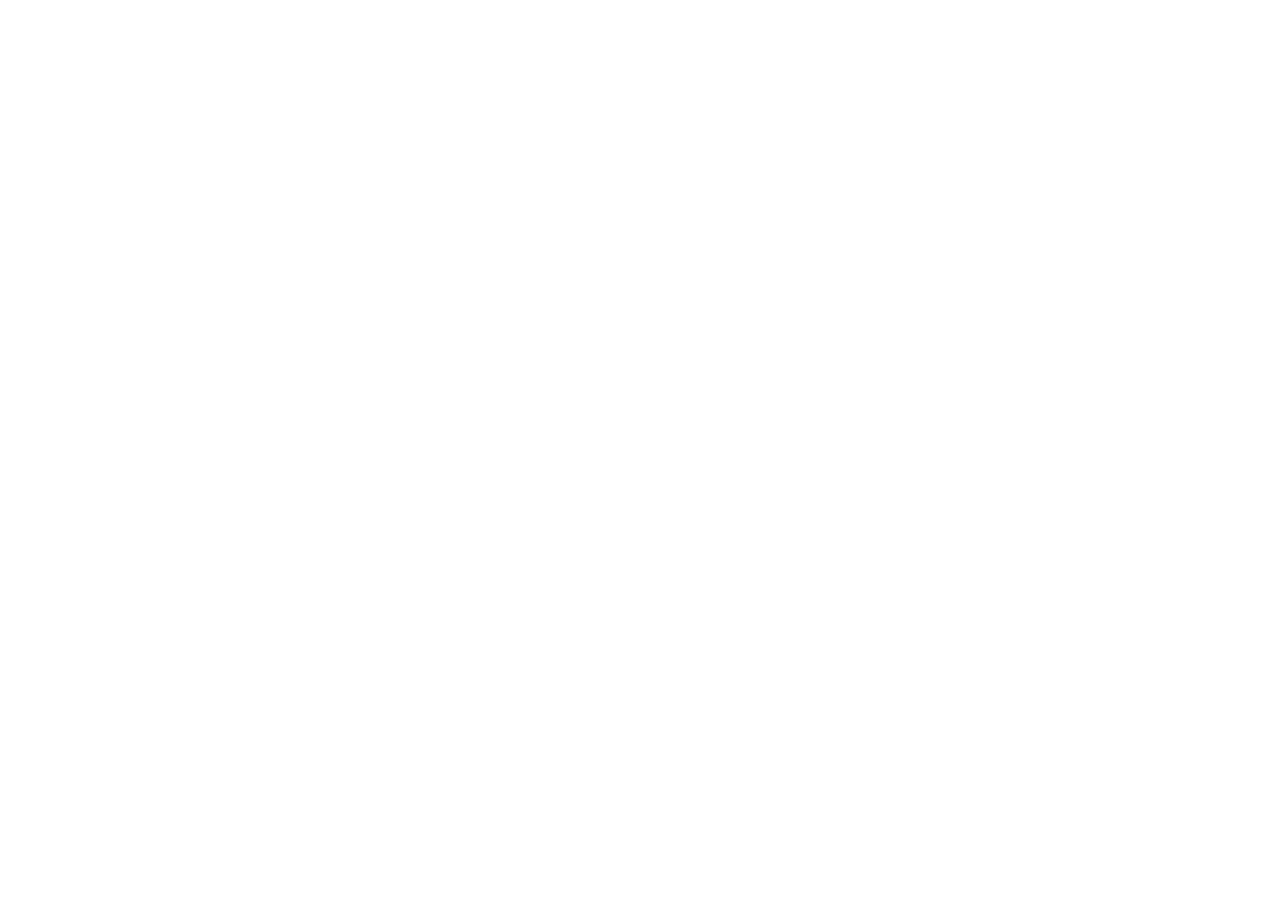
==== index.html @ 5ecb4bdb "first commit" ====
<!DOCTYPE html>
<html lang="en">
<head>
    <meta charset="UTF-8">
    <meta http-equiv="X-UA-Compatible" content="IE=edge">
    <meta name="viewport" content="width=device-width, initial-scale=1.0">
    <title>Portfolio</title>
</head>
<body>
    
</body>
</html>
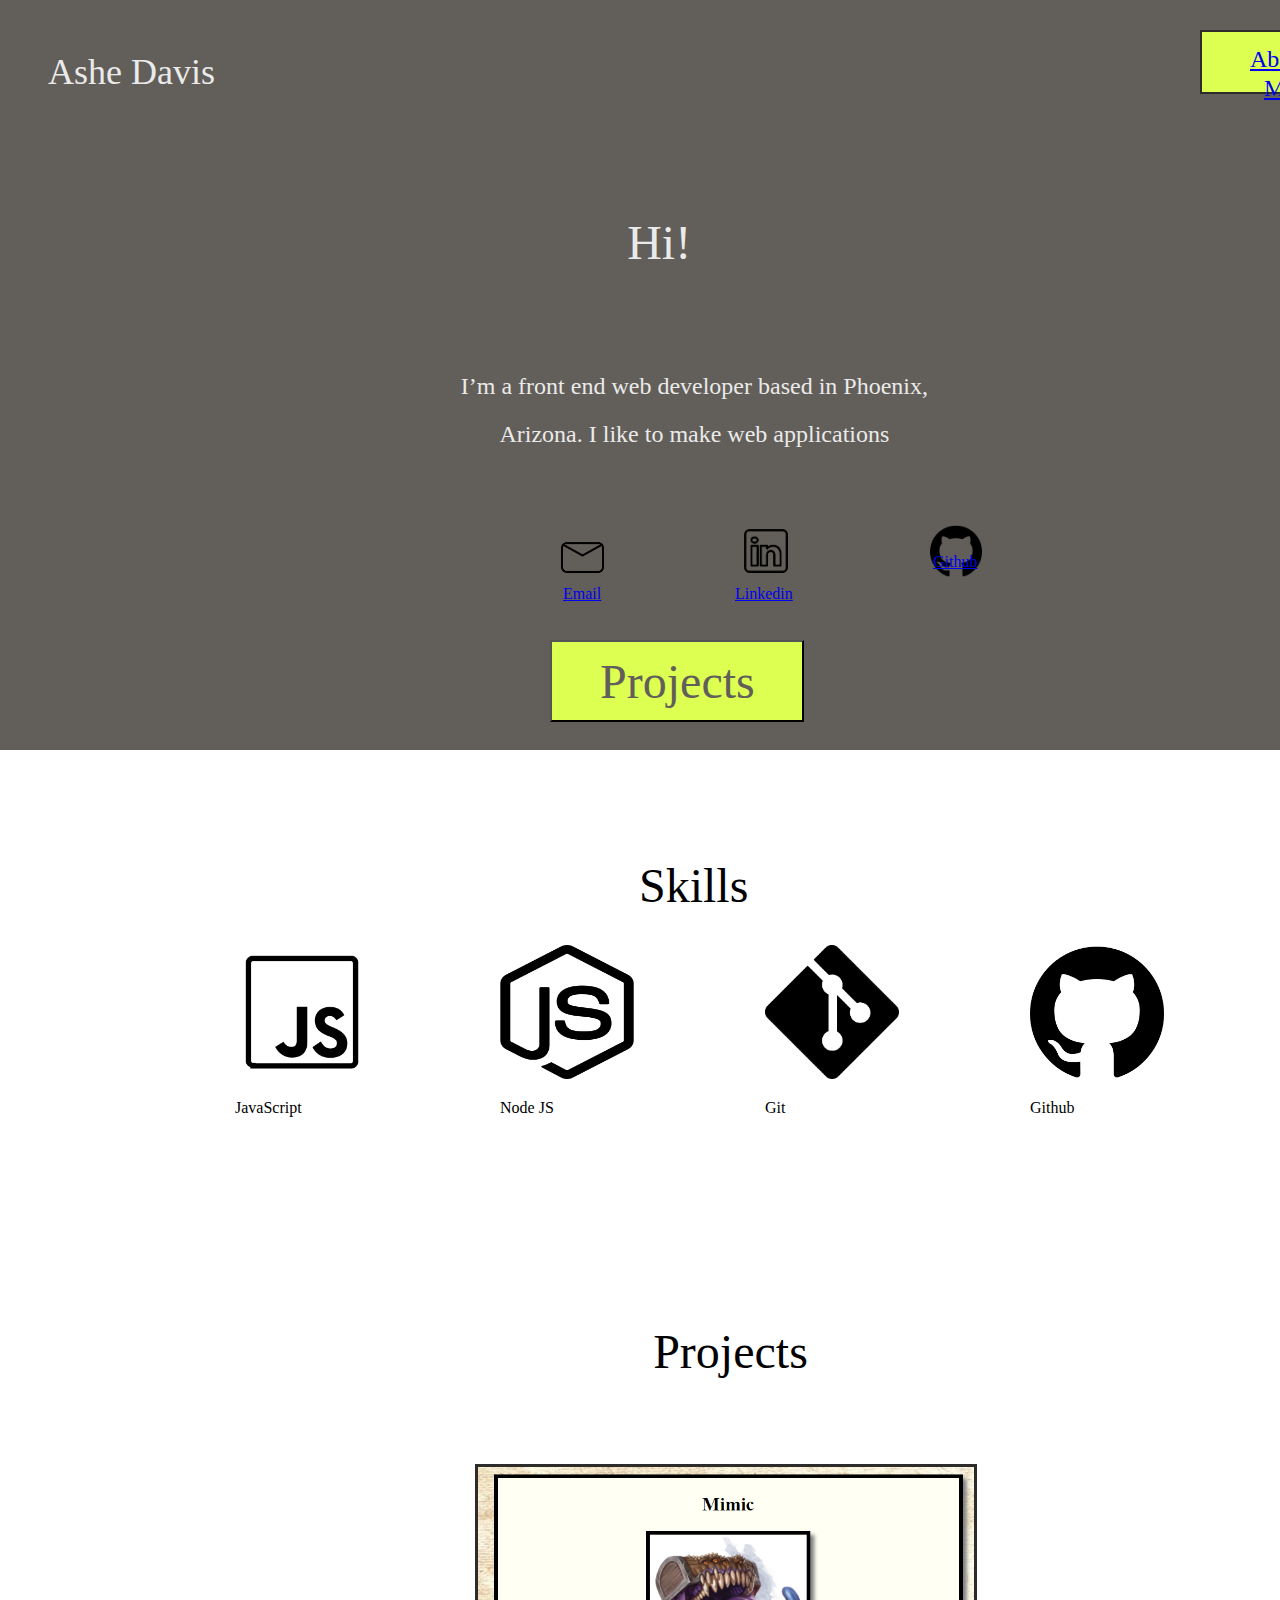
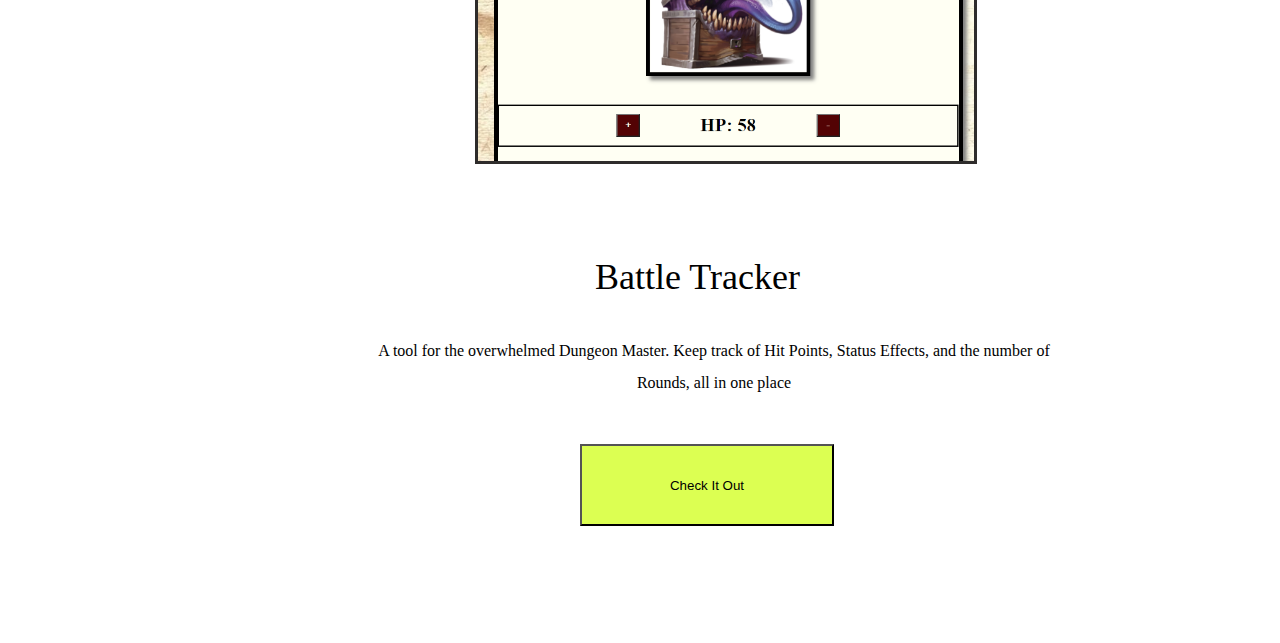
==== commit d1b5d392: "mostly done" ====
--- a/index.html
+++ b/index.html
@@ -4,9 +4,65 @@
     <meta charset="UTF-8">
     <meta http-equiv="X-UA-Compatible" content="IE=edge">
     <meta name="viewport" content="width=device-width, initial-scale=1.0">
-    <title>Portfolio</title>
+    <title>Ashe Davis | Web Developer</title>
+    <link href= "style.css" rel = "stylesheet">
 </head>
 <body>
+    <div class = "header">
+        <div id ="about-button"></div>
+        <nav>
+            <ol>
+                <li class="crumb" id = "about" ><a href="./about.html">About Me</a></li>
+            </ol>
+        </nav>
+        <h2 id = "name">Ashe Davis</h2>
+        <h1 id = "welcome">Hi!</h1>
+        <p id = "blip">I’m a front end web developer based in Phoenix, Arizona. I like to make web applications </p>
+        <div id = "contact">
+            <div>
+                <img id="email-pic" src="email_icon_176616.png" alt="email">
+                <a id="email" href="mailto:sadavis0010@gmail.com?subject = Feedback&body = Message">Email</a>
+            </div>
+            <div>
+                <img id="linkedin-pic" src="linkedin.png" alt="linkedin">
+                <a id="linkedin" href="https://www.linkedin.com/in/ashe-davis-b46269216">Linkedin</a>
+            </div>
+            <div>
+                <img id="github-pic" src="25231.png" alt="github">
+                <a id="github" href="https://github.com/adavis0010">Github</a>
+            </div>
+        </div>
+        <button id = "projects-button">Projects</button>
+    </div>
+    <div class = "skills">
+        <h1 id= "skills-header">Skills</h1>
+        <div id = "js">
+            <img id = "js-img" src="javascript--v2.png" alt="js">
+            <p>JavaScript</p>
+        </div>
+        <div id = "nodejs">
+            <img id = "node-img" src="node-js-black.png" alt="nodejs">
+            <p>Node JS</p>
+        </div>
+        <div id = "git">
+            <img id = "git-img" src="Git-Icon-Black.png" alt="git">
+            <p>Git</p>
+        </div>
+        <div id = "github">
+            <img id = "hub-img" src= "25231.png" alt="github">
+            <p>Github</p>
+        </div>
+    </div>
     
+    <h1 id = "projects">Projects</h1>
+    
+    <img src="battletracker.PNG" alt="battletracker" id = "battletracker-img">
+    <h2 id="battletracker">Battle Tracker</h2>
+    <p id= "battle-blurb">A tool for the overwhelmed Dungeon Master. Keep track of Hit Points, Status Effects, and the number of Rounds, all in one place</p>
+    <form action="http://127.0.0.1:5501/index.html">
+        <input type="submit" value="Check It Out" id="battle-button" />
+    </form>
+    <p id = "bottom-margin">/</p>
+
 </body>
 </html>--- a/style.css
+++ b/style.css
@@ -0,0 +1,394 @@
+body{
+    margin-bottom: 25px;
+}
+
+h1, .h1 {
+    font-family: Montserrat;
+    font-style: normal;
+    font-weight: normal;
+    font-size: 48px;
+    line-height: 59px;
+}
+
+h2, .h2 {
+    font-family: Montserrat;
+    font-style: normal;
+    font-weight: normal;
+    font-size: 36px;
+    line-height: 44px;
+}
+
+/* h3, .h3 {
+
+} */
+
+.header {
+    position: absolute;
+    width: 100%;
+    height: 750px;
+    left: 0px;
+    top: 0px;
+
+    background: #625E59;
+}
+
+#name {
+    position: absolute;
+    width: 197px;
+    height: 44px;
+    left: 48px;
+    top: 20px;
+
+    color: #EAEAEA;
+}
+
+#about {
+    position: absolute;
+    left: 1250px;
+    top: 45px;
+    color: #DCFF52;
+    text-align: center;
+    vertical-align: text-top;
+    font-size: 24px;
+    line-height: 29px;
+}
+
+#about-button {
+    width: 200px;
+    height: 60px;
+    background-color: #DCFF52;
+    border: #2e2c2b 2px solid;
+    position: absolute;
+    left: 1200px;
+    top: 30px;
+}
+
+/* #about-button {
+    position: absolute;
+    width: 254px;
+    height: 82px;
+    left: 1182px;
+    top: 49px;
+} */
+
+/* #contact {
+    position: absolute;
+    width: 209px;
+    height: 44px;
+    left: 1182px;
+    top: 49px;
+} */
+
+#welcome {
+    position: absolute;
+    width: 242px;
+    height: 59px;
+    /* left: 306px; */
+    margin-left: 49%;
+    top: 181px;
+
+    color: #EAEAEA;
+}
+
+
+#blip {
+    font-size: 24px;
+    line-height: 29px;
+    text-align: center;
+    line-height: 200%;
+    
+    color: #EAEAEA;
+    
+    position: absolute;
+    width: 544px;
+    height: 195px;
+    /* margin: auto */
+    margin-left: 33%;
+    margin-right: 50%;
+    /* left: 155px; */
+    top: 338px;
+}
+
+
+a#email {
+    position: absolute;
+    width: 65px;
+    height: 65px;
+    left: 563px;
+    top: 585px;
+}
+
+#email-pic {
+    position: absolute;
+    width: 65px;
+    height: 65px;
+    left: 550px;
+    top: 525px;
+}
+
+a#linkedin {
+    position: absolute;
+    width: 52px;
+    height: 52px;
+    left: 735px;
+    top: 585px;   
+}
+
+#linkedin-pic {
+    position: absolute;
+    width: 52px;
+    height: 52px;
+    left: 740px;
+    top: 525px;    
+}
+
+a#github {
+    position: absolute;
+    width: 52px;
+    height: 52px;
+    left: 933px;
+    top: 374px; 
+}
+
+#github-pic {
+    position: absolute;
+    width: 52px;
+    height: 52px;
+    left: 930px;
+    top: 525px;
+}
+
+
+#projects-button {
+    position: absolute;
+    width: 254px;
+    height: 82px;
+    margin-left: 43%;
+    margin-right: 50%;
+    top: 640px;
+    
+    background: #DCFF52;
+    
+    font-family: Montserrat;
+    font-style: normal;
+    font-weight: normal;
+    font-size: 48px;
+    line-height: 59px;
+    
+    color: #625E59;
+}
+
+.skills{
+    position: absolute;
+    width: 100%;
+    height: 950px;
+    left: 0px;
+    margin-top: 734px;
+}
+
+#skills-header {
+    position: absolute;
+    width: 121px;
+    height: 59px;
+    left: 639px;
+    margin-top: 7%;
+    
+}
+
+.skills {
+    margin-left: auto;
+    margin-right: auto;
+}
+
+#js {
+    position: absolute;
+    width: 134px;
+    height: 134px;
+    left: 235px;
+    margin-top: 14%;
+}
+
+#nodejs {
+    position: absolute;
+    width: 134px;
+    height: 134px;
+    left: 500px;
+    margin-top: 14%;
+}
+
+#git {
+    position: absolute;
+    width: 134px;
+    height: 134px;
+    left: 765px;
+    margin-top: 14%;
+}
+
+#github {
+    position: absolute;
+    width: 134px;
+    height: 134px;
+    left: 1030px;
+    margin-top: 14%;
+}
+
+#js-img {
+    width: 134px;
+    height: 134px;
+}
+
+#node-img{
+    width: 134px;
+    height: 134px;
+}
+
+#git-img {
+    width: 134px;
+    height: 134px;
+}
+
+#hub-img {
+    width: 134px;
+    height: 134px;
+}
+
+#projects {
+    position: relative;
+    width: 195px;
+    height: 59px;
+    left: 625px;
+    text-align: center;
+    /* margin-left: auto; */
+    /* margin-left: auto; */
+    top: 1290px;
+}
+
+.about-header {
+    position: absolute;
+    width: 100%;
+    left:0px;
+    height: 145px;
+    top: 0px;
+    background: #625E59;
+}
+
+#home{
+    position: absolute;
+    left: 1270px;
+    top: 45px;
+    color: #DCFF52;
+    text-align: center;
+    vertical-align: text-top;
+    font-size: 24px;
+    line-height: 29px;
+}
+
+#home-button{
+    width: 200px;
+    height: 60px;
+    background-color: #DCFF52;
+    border: #2e2c2b 2px solid;
+    position: absolute;
+    left: 1200px;
+    top: 30px;
+}
+
+#battletracker-img {
+    position: absolute;
+    width: auto;
+    height: 294px;
+    left: 475px;
+    top: 1464px;
+    border: 3px solid #2e2c2b;
+}
+
+#battletracker {
+    position: absolute;
+    width: 251px;
+    height: 44px;
+    left: 595px;
+    top: 1825px;
+}
+
+#battle-blurb {
+    position: absolute;
+    width: 674px;
+    height: 110px;
+    left: 377px;
+    top: 1919px;    
+    text-align: center;
+    line-height: 200%;
+}
+
+#battle-button {
+    position: absolute;
+    width: 254px;
+    height: 82px;
+    left: 580px;
+    top: 2044px;
+    
+    background: #DCFF52;
+    margin-bottom: 25px;
+}
+
+#bottom-margin {
+    position: absolute;
+    width: 1440px;
+    height: 51px;
+    left: 0px;
+    top: 2176px;
+    color: white;
+}
+
+#about-body {
+    background-color: #979087;
+}
+
+#pic {
+    position: absolute;
+    width: 287px;
+    height: auto;
+    left: 576px;
+    top: 313px;
+    border: 3px solid #2e2c2b;
+}
+
+#about-me{
+    position: absolute;
+    width: 237px;
+    height: 59px;
+    left: 650px;
+    top: 800px;
+}
+
+#about-blurb{
+    position: absolute;
+    width: 882px;
+    height: 203px;
+    left: 300px;
+    top: 890px;
+
+    font-size: 24px;
+    line-height: 29px;
+    text-align: center;
+    line-height: 200%;
+}
+
+#jake {
+    height:300px;
+    width: auto;
+    border: #2e2c2b solid 3px;
+    position: absolute;
+    left: 625px;
+    top: 1500px;
+    margin-bottom: 100px;
+}
+
+#bottom-about{
+    position: absolute;
+    width: 1440px;
+    height: 51px;
+    left: 0px;
+    top: 1800px;
+    color: white;
+}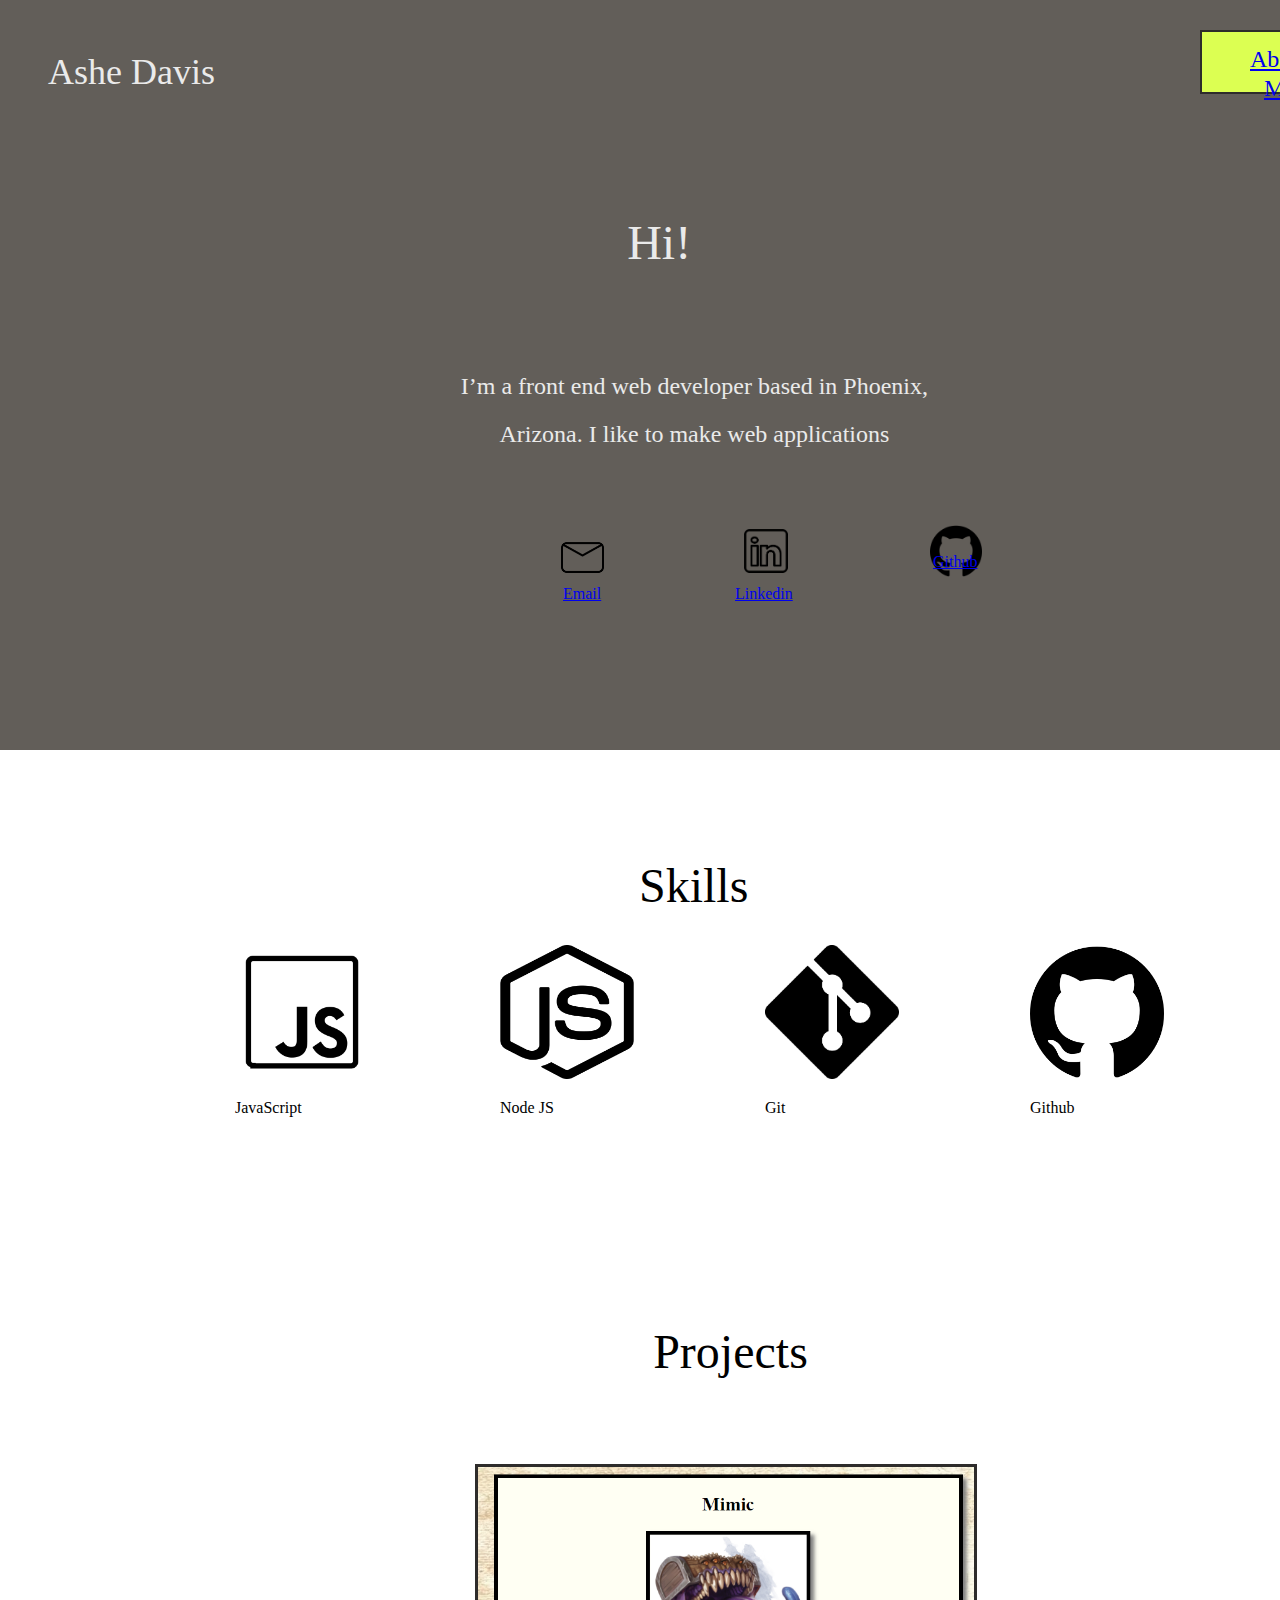
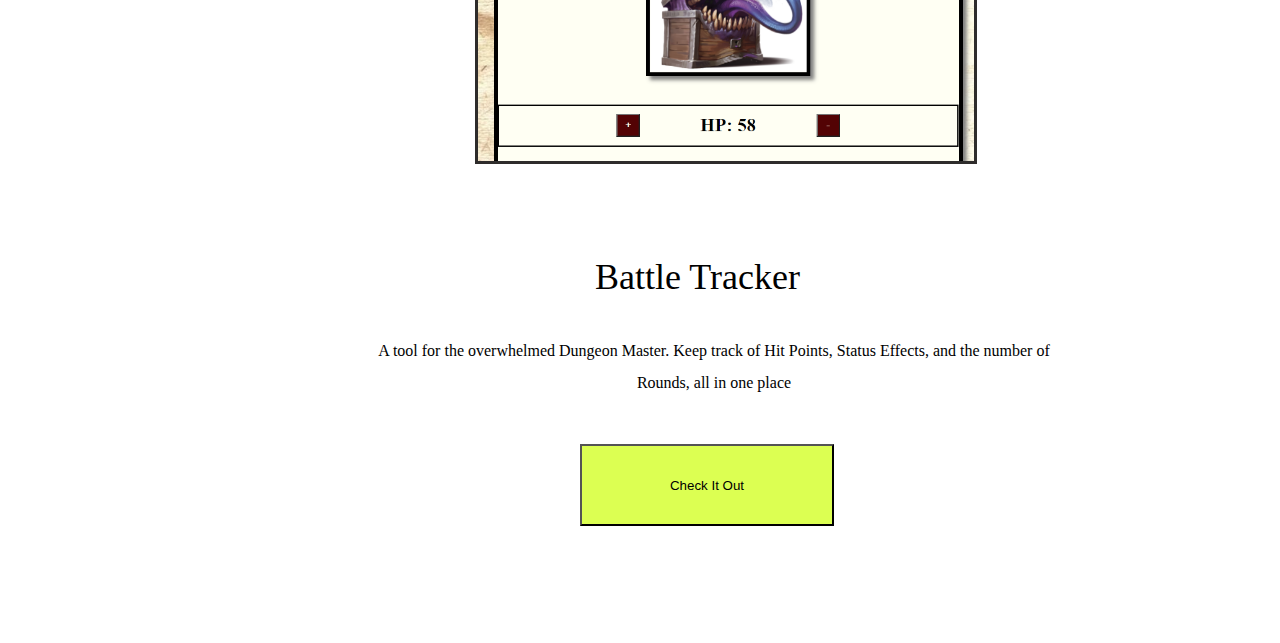
==== commit b08cfe1b: "turned off nonworking button" ====
--- a/index.html
+++ b/index.html
@@ -32,7 +32,7 @@
                 <a id="github" href="https://github.com/adavis0010">Github</a>
             </div>
         </div>
-        <button id = "projects-button">Projects</button>
+        <!-- <button id = "projects-button">Projects</button> -->
     </div>
     <div class = "skills">
         <h1 id= "skills-header">Skills</h1>
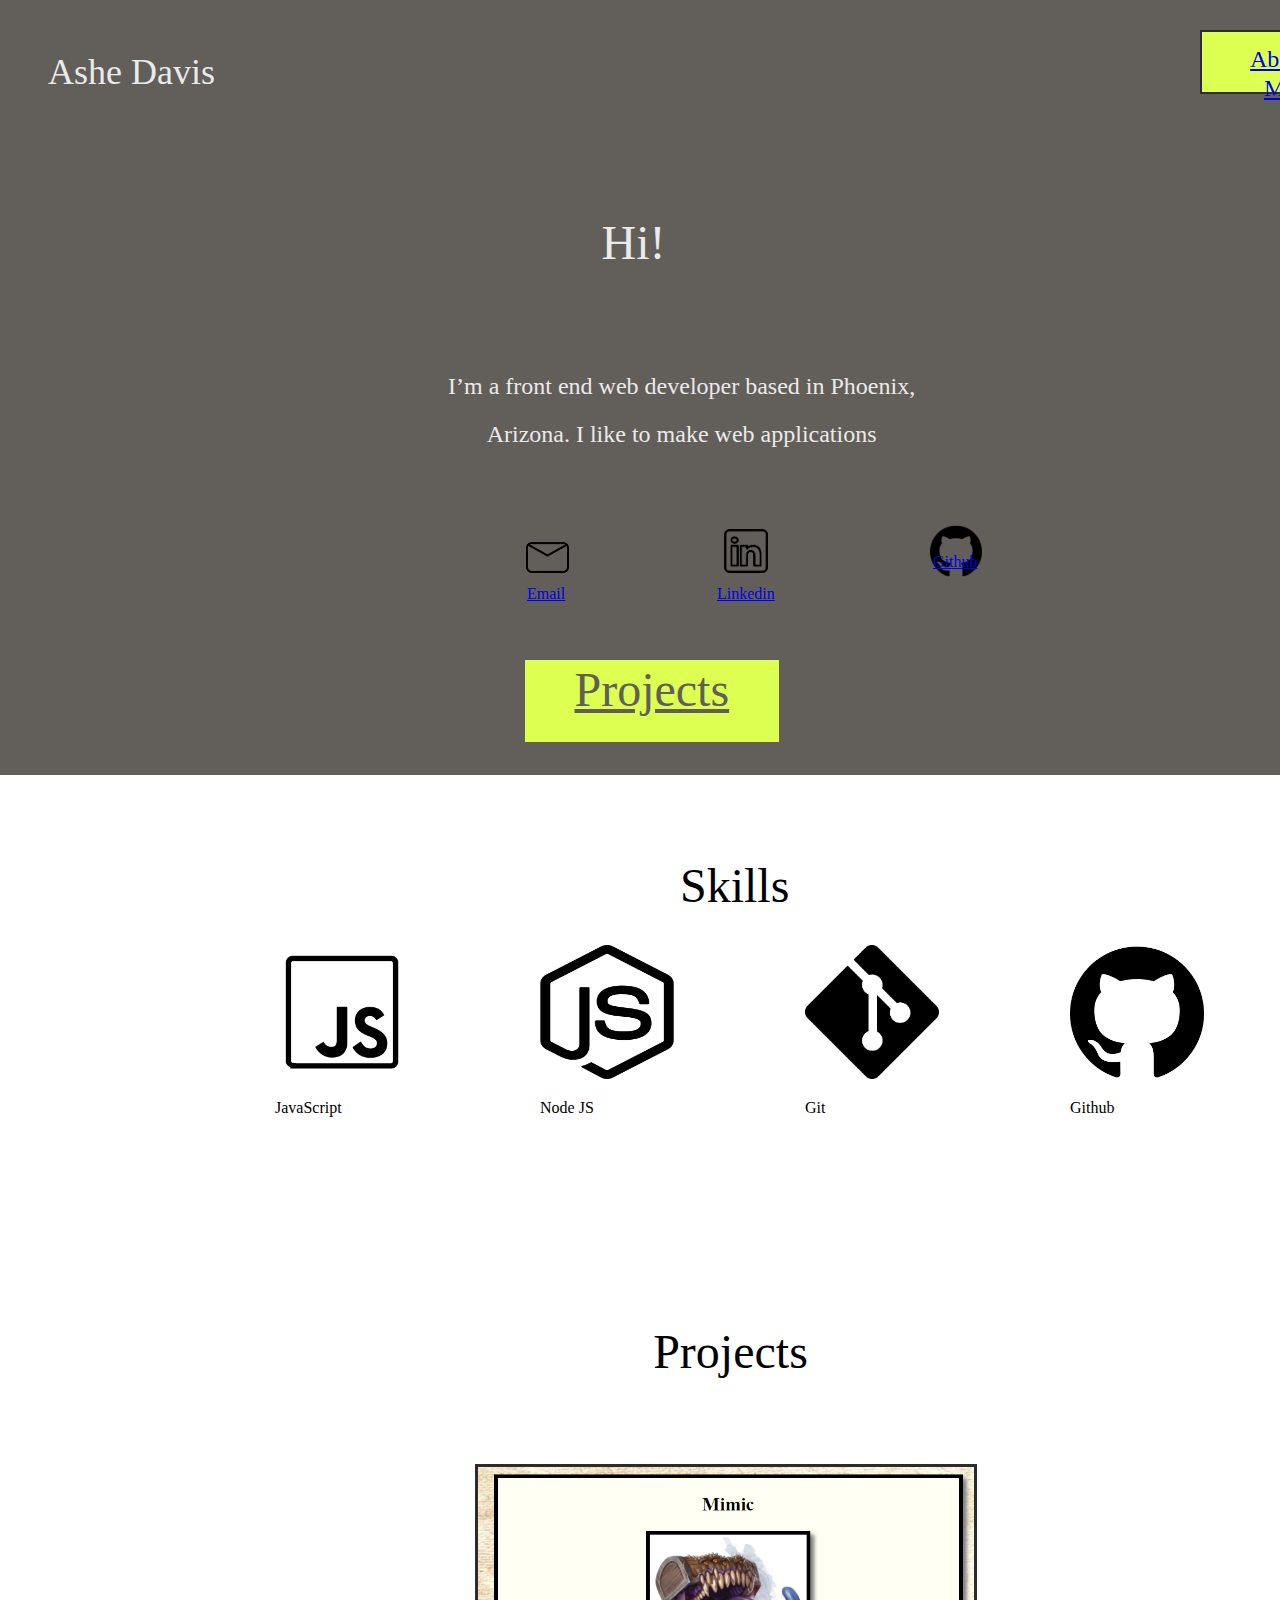
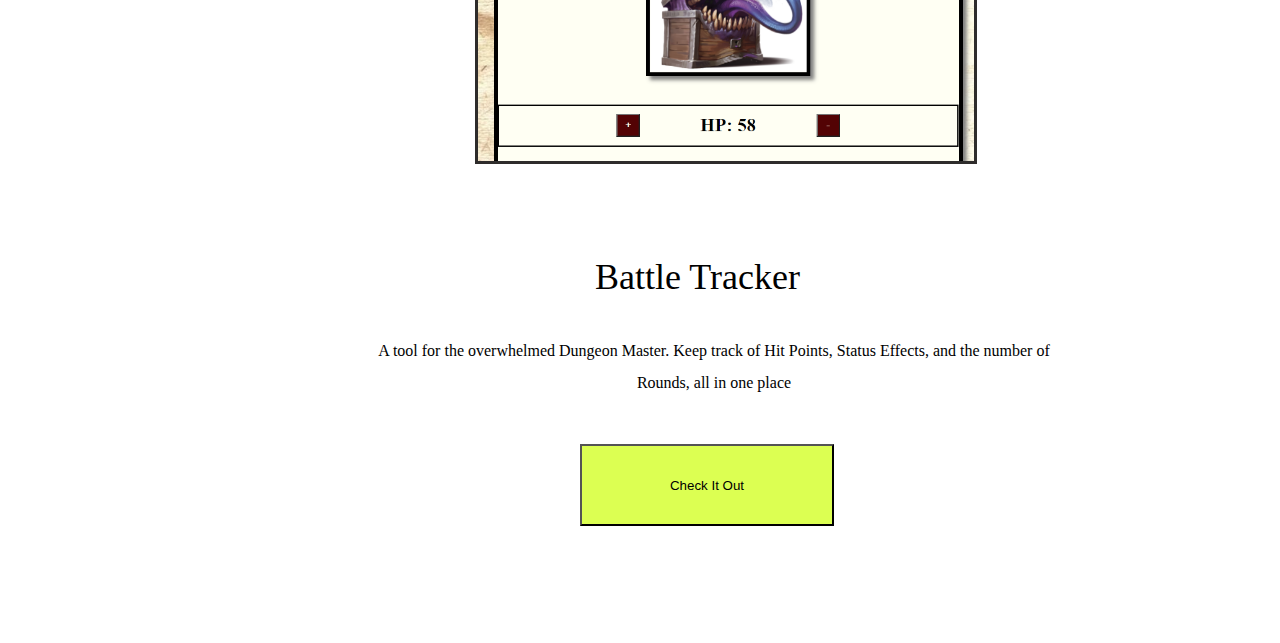
==== commit dcf7f59c: "messed with alignment" ====
--- a/index.html
+++ b/index.html
@@ -32,7 +32,7 @@
                 <a id="github" href="https://github.com/adavis0010">Github</a>
             </div>
         </div>
-        <!-- <button id = "projects-button">Projects</button> -->
+        <a href= "#projects" id = "projects-button">Projects</a>
     </div>
     <div class = "skills">
         <h1 id= "skills-header">Skills</h1>
@@ -53,7 +53,6 @@
             <p>Github</p>
         </div>
     </div>
-    
     <h1 id = "projects">Projects</h1>
     
     <img src="battletracker.PNG" alt="battletracker" id = "battletracker-img">
--- a/style.css
+++ b/style.css
@@ -25,7 +25,7 @@
 .header {
     position: absolute;
     width: 100%;
-    height: 750px;
+    height: 775px;
     left: 0px;
     top: 0px;
 
@@ -63,28 +63,12 @@
     top: 30px;
 }
 
-/* #about-button {
-    position: absolute;
-    width: 254px;
-    height: 82px;
-    left: 1182px;
-    top: 49px;
-} */
-
-/* #contact {
-    position: absolute;
-    width: 209px;
-    height: 44px;
-    left: 1182px;
-    top: 49px;
-} */
-
 #welcome {
     position: absolute;
     width: 242px;
     height: 59px;
     /* left: 306px; */
-    margin-left: 49%;
+    margin-left: 47%;
     top: 181px;
 
     color: #EAEAEA;
@@ -102,10 +86,7 @@
     position: absolute;
     width: 544px;
     height: 195px;
-    /* margin: auto */
-    margin-left: 33%;
-    margin-right: 50%;
-    /* left: 155px; */
+    margin-left: 32%;
     top: 338px;
 }
 
@@ -114,7 +95,7 @@
     position: absolute;
     width: 65px;
     height: 65px;
-    left: 563px;
+    left: 527px;
     top: 585px;
 }
 
@@ -122,7 +103,7 @@
     position: absolute;
     width: 65px;
     height: 65px;
-    left: 550px;
+    left: 515px;
     top: 525px;
 }
 
@@ -130,7 +111,7 @@
     position: absolute;
     width: 52px;
     height: 52px;
-    left: 735px;
+    left: 717px;
     top: 585px;   
 }
 
@@ -138,7 +119,7 @@
     position: absolute;
     width: 52px;
     height: 52px;
-    left: 740px;
+    left: 720px;
     top: 525px;    
 }
 
@@ -163,9 +144,10 @@
     position: absolute;
     width: 254px;
     height: 82px;
-    margin-left: 43%;
-    margin-right: 50%;
-    top: 640px;
+    margin-left: 41%;
+    /* margin-right: 50%; */
+    top: 660px;
+    text-align: center;
     
     background: #DCFF52;
     
@@ -190,7 +172,7 @@
     position: absolute;
     width: 121px;
     height: 59px;
-    left: 639px;
+    left: 680px;
     margin-top: 7%;
     
 }
@@ -204,7 +186,7 @@
     position: absolute;
     width: 134px;
     height: 134px;
-    left: 235px;
+    left: 275px;
     margin-top: 14%;
 }
 
@@ -212,7 +194,7 @@
     position: absolute;
     width: 134px;
     height: 134px;
-    left: 500px;
+    left: 540px;
     margin-top: 14%;
 }
 
@@ -220,7 +202,7 @@
     position: absolute;
     width: 134px;
     height: 134px;
-    left: 765px;
+    left: 805px;
     margin-top: 14%;
 }
 
@@ -228,7 +210,7 @@
     position: absolute;
     width: 134px;
     height: 134px;
-    left: 1030px;
+    left: 1070px;
     margin-top: 14%;
 }
 
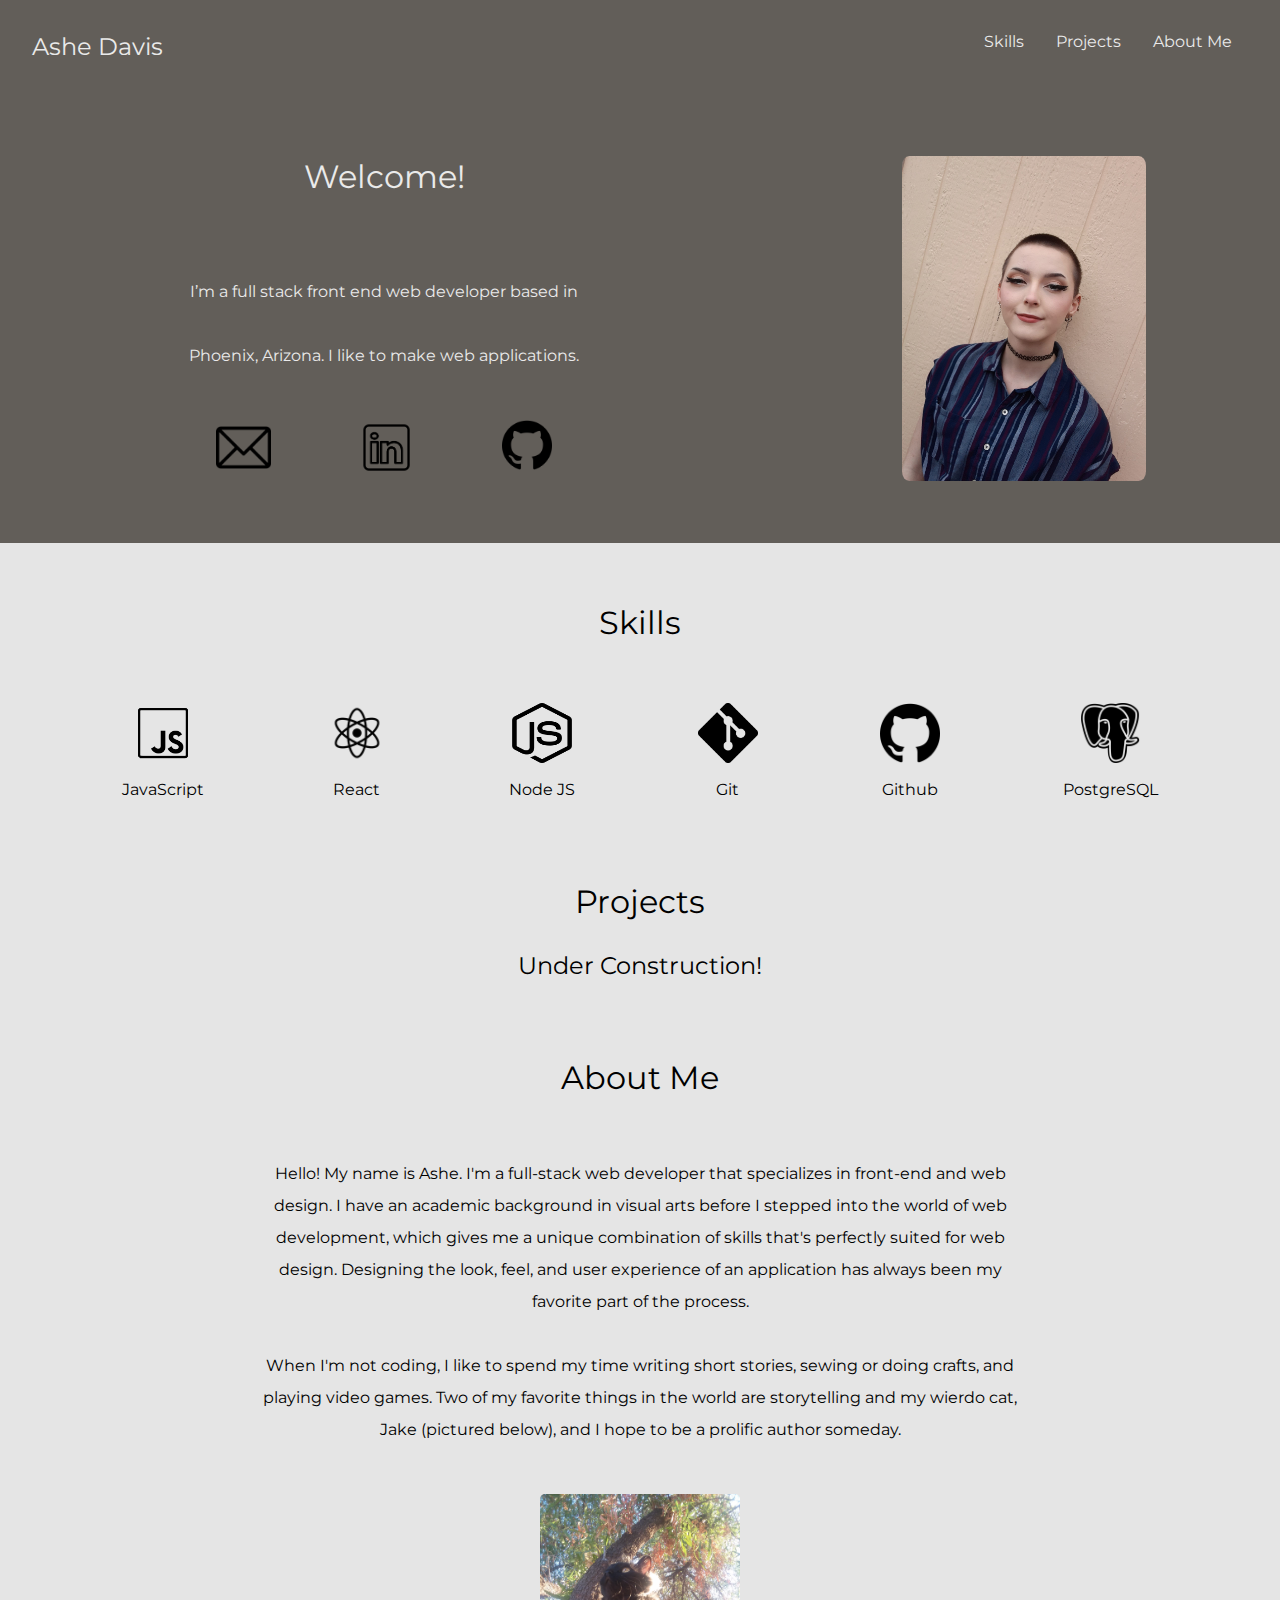
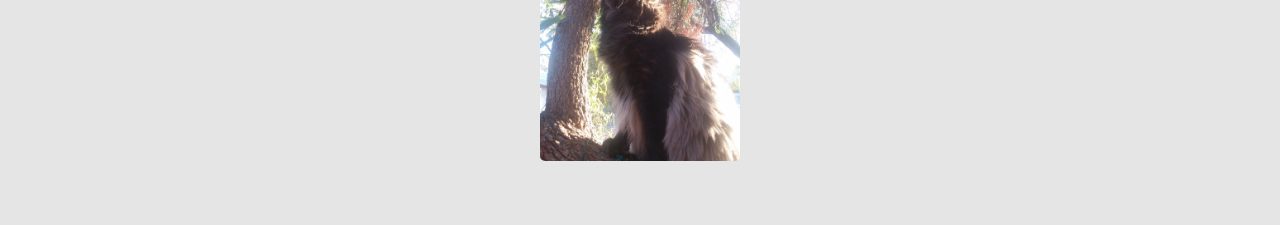
==== commit dc3805a1: "ovehauled source code" ====
--- a/index.html
+++ b/index.html
@@ -5,63 +5,91 @@
     <meta http-equiv="X-UA-Compatible" content="IE=edge">
     <meta name="viewport" content="width=device-width, initial-scale=1.0">
     <title>Ashe Davis | Web Developer</title>
+    <style>
+        @import url('https://fonts.googleapis.com/css2?family=Montserrat&display=swap');
+    </style>
     <link href= "style.css" rel = "stylesheet">
 </head>
 <body>
-    <div class = "header">
-        <div id ="about-button"></div>
-        <nav>
-            <ol>
-                <li class="crumb" id = "about" ><a href="./about.html">About Me</a></li>
-            </ol>
-        </nav>
-        <h2 id = "name">Ashe Davis</h2>
-        <h1 id = "welcome">Hi!</h1>
-        <p id = "blip">I’m a front end web developer based in Phoenix, Arizona. I like to make web applications </p>
-        <div id = "contact">
-            <div>
-                <img id="email-pic" src="email_icon_176616.png" alt="email">
-                <a id="email" href="mailto:sadavis0010@gmail.com?subject = Feedback&body = Message">Email</a>
-            </div>
-            <div>
-                <img id="linkedin-pic" src="linkedin.png" alt="linkedin">
-                <a id="linkedin" href="https://www.linkedin.com/in/ashe-davis-b46269216">Linkedin</a>
-            </div>
-            <div>
-                <img id="github-pic" src="25231.png" alt="github">
-                <a id="github" href="https://github.com/adavis0010">Github</a>
+    <div class="header">
+        <div class="nav-bar">
+            <h2>Ashe Davis</h2>
+            <div class="quick-links">
+                <a href="#skills">Skills</a>
+                <a href= "#projects">Projects</a>
+                <a href= "#about">About Me</a>
             </div>
         </div>
-        <a href= "#projects" id = "projects-button">Projects</a>
+        <div class="welcome">
+            <div class="info">
+                <h1>Welcome!</h1>
+                <p>I’m a full stack front end web developer based in Phoenix, Arizona. I like to make web applications.</p>
+                <div class = "contact">
+                    <div>
+                        <a id="email" href="mailto:sadavis0010@gmail.com?subject = Feedback&body = Message" target='_blank'>
+                            <img id="email-pic" src="img/561127.png" alt="email">
+                        </a>
+                    </div>
+                    <div>
+                        <a id="linkedin" href="https://www.linkedin.com/in/ashe-davis-b46269216" target='_blank'>
+                            <img id="linkedin-pic" src="img/linkedin.png" alt="linkedin">
+                        </a>
+                    </div>
+                    <div>
+                        <a id="github" href="https://github.com/adavis0010" target='_blank'>
+                            <img id="github-pic" src="img/25231.png" alt="github">
+                        </a>
+                    </div>
+                </div>
+            </div>
+            <div class="picture">
+                <img id="me" src="img/20210520_171235 (2).jpg" alt="photo of Ashe">
+            </div>
+        </div>       
+    </div>
+
     </div>
     <div class = "skills">
-        <h1 id= "skills-header">Skills</h1>
-        <div id = "js">
-            <img id = "js-img" src="javascript--v2.png" alt="js">
-            <p>JavaScript</p>
-        </div>
-        <div id = "nodejs">
-            <img id = "node-img" src="node-js-black.png" alt="nodejs">
-            <p>Node JS</p>
-        </div>
-        <div id = "git">
-            <img id = "git-img" src="Git-Icon-Black.png" alt="git">
-            <p>Git</p>
-        </div>
-        <div id = "github">
-            <img id = "hub-img" src= "25231.png" alt="github">
-            <p>Github</p>
+        <h1>Skills</h1>
+        <div class="skill-list">
+            <div class = "js">
+                <img id = "js-img" src="img/javascript--v2.png" alt="js">
+                <p>JavaScript</p>
+            </div>
+            <div class = "react">
+                <img src= "img/react-1543566-1306069.png" alt="react">
+                <p>React</p>
+            </div>
+            <div class = "nodejs">
+                <img src="img/node-js-black.png" alt="nodejs">
+                <p>Node JS</p>
+            </div>
+            <div class = "git">
+                <img src="img/Git-Icon-Black.png" alt="git">
+                <p>Git</p>
+            </div>
+            <div class = "github">
+                <img src= "img/25231.png" alt="github">
+                <p>Github</p>
+            </div>
+            <div class = "sql">
+                <img src= "img/5163614.png" alt="postgreSQL">
+                <p>PostgreSQL</p>
+            </div>
         </div>
     </div>
-    <h1 id = "projects">Projects</h1>
-    
-    <img src="battletracker.PNG" alt="battletracker" id = "battletracker-img">
-    <h2 id="battletracker">Battle Tracker</h2>
-    <p id= "battle-blurb">A tool for the overwhelmed Dungeon Master. Keep track of Hit Points, Status Effects, and the number of Rounds, all in one place</p>
-    <form action="http://127.0.0.1:5501/index.html">
-        <input type="submit" value="Check It Out" id="battle-button" />
-    </form>
-    <p id = "bottom-margin">/</p>
-
+    <div class="projects">
+        <h1>Projects</h1>
+        <h2>Under Construction!</h2>
+    </div>
+    <div class="about-me">
+        <h1>About Me</h1>
+        <p>
+            Hello! My name is Ashe. I'm a full-stack web developer that specializes in front-end and web design. I have an academic background in visual arts before I stepped into the world of web development, which gives me a unique combination of skills that's perfectly suited for web design. Designing the look, feel, and user experience of an application has always been my favorite part of the process.
+        <br><br>
+            When I'm not coding, I like to spend my time writing short stories, sewing or doing crafts, and playing video games. Two of my favorite things in the world are storytelling and my wierdo cat, Jake (pictured below), and I hope to be a prolific author someday.
+        </p>
+        <img id="jake" src="img/jake.jpg" alt="jake">
+    </div>
 </body>
 </html>--- a/style.css
+++ b/style.css
@@ -1,376 +1,144 @@
-body{
-    margin-bottom: 25px;
+* {
+    margin: 0;
+    padding: 0;
+    border: 0;
+    outline: 0;
+    vertical-align: baseline;
+    background: transparent;
 }
 
-h1, .h1 {
-    font-family: Montserrat;
-    font-style: normal;
-    font-weight: normal;
-    font-size: 48px;
-    line-height: 59px;
+body{
+    background-color: #E5E5E5;
 }
 
-h2, .h2 {
-    font-family: Montserrat;
-    font-style: normal;
-    font-weight: normal;
-    font-size: 36px;
-    line-height: 44px;
+a{
+    color: inherit;
+    text-decoration: inherit;
 }
 
-/* h3, .h3 {
-
-} */
-
-.header {
-    position: absolute;
-    width: 100%;
-    height: 775px;
-    left: 0px;
-    top: 0px;
-
-    background: #625E59;
+p, h4, h3, h2, h1, a{
+    text-decoration: none;
+    font-family: 'Montserrat', sans-serif;
+    font-weight: 400;
 }
 
-#name {
-    position: absolute;
-    width: 197px;
-    height: 44px;
-    left: 48px;
-    top: 20px;
-
+.header{
+    background-color: #625E59;
+    width: auto;
+    height: auto;
     color: #EAEAEA;
 }
 
-#about {
-    position: absolute;
-    left: 1250px;
-    top: 45px;
-    color: #DCFF52;
-    text-align: center;
-    vertical-align: text-top;
-    font-size: 24px;
-    line-height: 29px;
+.nav-bar{
+    display: flex;
+    flex-direction: row;
+    justify-content: space-between;
+    padding: 2em 2em 2em 2em;
 }
 
-#about-button {
-    width: 200px;
-    height: 60px;
-    background-color: #DCFF52;
-    border: #2e2c2b 2px solid;
-    position: absolute;
-    left: 1200px;
-    top: 30px;
+.quick-links{
+    display: flex;
+    flex-direction: row;
+    justify-content: space-evenly;
 }
 
-#welcome {
-    position: absolute;
-    width: 242px;
-    height: 59px;
-    /* left: 306px; */
-    margin-left: 47%;
-    top: 181px;
-
-    color: #EAEAEA;
+.quick-links > a{
+    margin: 0 1em 0 1em
 }
 
-
-#blip {
-    font-size: 24px;
-    line-height: 29px;
-    text-align: center;
-    line-height: 200%;
-    
-    color: #EAEAEA;
-    
-    position: absolute;
-    width: 544px;
-    height: 195px;
-    margin-left: 32%;
-    top: 338px;
+.welcome{
+    display: flex;
+    flex-direction: row;
 }
 
-
-a#email {
-    position: absolute;
-    width: 65px;
-    height: 65px;
-    left: 527px;
-    top: 585px;
+.info {
+    display: flex;
+    flex-direction: column;
+    width: 40%;
+    justify-content: center;
+    text-align: center;
+    margin: 4em auto;
 }
 
-#email-pic {
-    position: absolute;
-    width: 65px;
-    height: 65px;
-    left: 515px;
-    top: 525px;
+.info > h1 {
+    margin-bottom: 2em;
 }
 
-a#linkedin {
-    position: absolute;
-    width: 52px;
-    height: 52px;
-    left: 717px;
-    top: 585px;   
+.info > p {
+    line-height: 4em;
+    width: 80%;
+    margin:auto
 }
 
-#linkedin-pic {
-    position: absolute;
-    width: 52px;
-    height: 52px;
-    left: 720px;
-    top: 525px;    
+.contact{
+    display: flex;
+    justify-content: space-evenly;
+    margin-top: 2em;
 }
 
-a#github {
-    position: absolute;
-    width: 52px;
-    height: 52px;
-    left: 933px;
-    top: 374px; 
+#email-pic, #linkedin-pic{
+    width: 55px;
+    height: 55px;
 }
 
 #github-pic {
-    position: absolute;
-    width: 52px;
-    height: 52px;
-    left: 930px;
-    top: 525px;
+    width: 50px;
+    height: 50px
 }
 
+.picture{
+    display: flex;
+    width: 40%;
+    justify-content: center;
+    /* background-color: red; */
+}
 
-#projects-button {
-    position: absolute;
-    width: 254px;
-    height: 82px;
-    margin-left: 41%;
-    /* margin-right: 50%; */
-    top: 660px;
-    text-align: center;
-    
-    background: #DCFF52;
-    
-    font-family: Montserrat;
-    font-style: normal;
-    font-weight: normal;
-    font-size: 48px;
-    line-height: 59px;
-    
-    color: #625E59;
+.picture > img {
+    border-radius: 3%;
+    height: 325px;
+    margin: auto;
 }
 
 .skills{
-    position: absolute;
-    width: 100%;
-    height: 950px;
-    left: 0px;
-    margin-top: 734px;
-}
-
-#skills-header {
-    position: absolute;
-    width: 121px;
-    height: 59px;
-    left: 680px;
-    margin-top: 7%;
-    
-}
-
-.skills {
-    margin-left: auto;
-    margin-right: auto;
-}
-
-#js {
-    position: absolute;
-    width: 134px;
-    height: 134px;
-    left: 275px;
-    margin-top: 14%;
-}
-
-#nodejs {
-    position: absolute;
-    width: 134px;
-    height: 134px;
-    left: 540px;
-    margin-top: 14%;
-}
-
-#git {
-    position: absolute;
-    width: 134px;
-    height: 134px;
-    left: 805px;
-    margin-top: 14%;
-}
-
-#github {
-    position: absolute;
-    width: 134px;
-    height: 134px;
-    left: 1070px;
-    margin-top: 14%;
-}
-
-#js-img {
-    width: 134px;
-    height: 134px;
-}
-
-#node-img{
-    width: 134px;
-    height: 134px;
-}
-
-#git-img {
-    width: 134px;
-    height: 134px;
-}
-
-#hub-img {
-    width: 134px;
-    height: 134px;
-}
-
-#projects {
-    position: relative;
-    width: 195px;
-    height: 59px;
-    left: 625px;
     text-align: center;
-    /* margin-left: auto; */
-    /* margin-left: auto; */
-    top: 1290px;
-}
-
-.about-header {
-    position: absolute;
-    width: 100%;
-    left:0px;
-    height: 145px;
-    top: 0px;
-    background: #625E59;
-}
-
-#home{
-    position: absolute;
-    left: 1270px;
-    top: 45px;
-    color: #DCFF52;
-    text-align: center;
-    vertical-align: text-top;
-    font-size: 24px;
-    line-height: 29px;
-}
-
-#home-button{
-    width: 200px;
-    height: 60px;
-    background-color: #DCFF52;
-    border: #2e2c2b 2px solid;
-    position: absolute;
-    left: 1200px;
-    top: 30px;
-}
-
-#battletracker-img {
-    position: absolute;
-    width: auto;
-    height: 294px;
-    left: 475px;
-    top: 1464px;
-    border: 3px solid #2e2c2b;
-}
-
-#battletracker {
-    position: absolute;
-    width: 251px;
-    height: 44px;
-    left: 595px;
-    top: 1825px;
-}
-
-#battle-blurb {
-    position: absolute;
-    width: 674px;
-    height: 110px;
-    left: 377px;
-    top: 1919px;    
-    text-align: center;
+    margin: 4em auto;
     line-height: 200%;
 }
 
-#battle-button {
-    position: absolute;
-    width: 254px;
-    height: 82px;
-    left: 580px;
-    top: 2044px;
-    
-    background: #DCFF52;
-    margin-bottom: 25px;
+.skill-list {
+    display: flex;
+    flex-direction: row;
+    justify-content: space-evenly;
+    margin: 4em auto;
 }
 
-#bottom-margin {
-    position: absolute;
-    width: 1440px;
-    height: 51px;
-    left: 0px;
-    top: 2176px;
-    color: white;
+.skill-list > div > img{
+    height: 60px;
+    width: 60px;
 }
 
-#about-body {
-    background-color: #979087;
+.projects{
+    text-align: center;
+    margin: 4em auto;
+    line-height: 4em;
 }
 
-#pic {
-    position: absolute;
-    width: 287px;
-    height: auto;
-    left: 576px;
-    top: 313px;
-    border: 3px solid #2e2c2b;
+.about-me{
+    display: flex;
+    justify-content: center;
+    flex-direction: column;
+    margin: auto;
+    text-align: center;
+    width: 60%;
+    line-height: 2em;
 }
 
-#about-me{
-    position: absolute;
-    width: 237px;
-    height: 59px;
-    left: 650px;
-    top: 800px;
+.about-me > h1{
+    margin-bottom: 2em;
 }
 
-#about-blurb{
-    position: absolute;
-    width: 882px;
-    height: 203px;
-    left: 300px;
-    top: 890px;
-
-    font-size: 24px;
-    line-height: 29px;
-    text-align: center;
-    line-height: 200%;
-}
-
-#jake {
-    height:300px;
-    width: auto;
-    border: #2e2c2b solid 3px;
-    position: absolute;
-    left: 625px;
-    top: 1500px;
-    margin-bottom: 100px;
-}
-
-#bottom-about{
-    position: absolute;
-    width: 1440px;
-    height: 51px;
-    left: 0px;
-    top: 1800px;
-    color: white;
+.about-me > img{
+    width: 200px;
+    border-radius: 5px;
+    margin: 3em auto 4em auto;
 }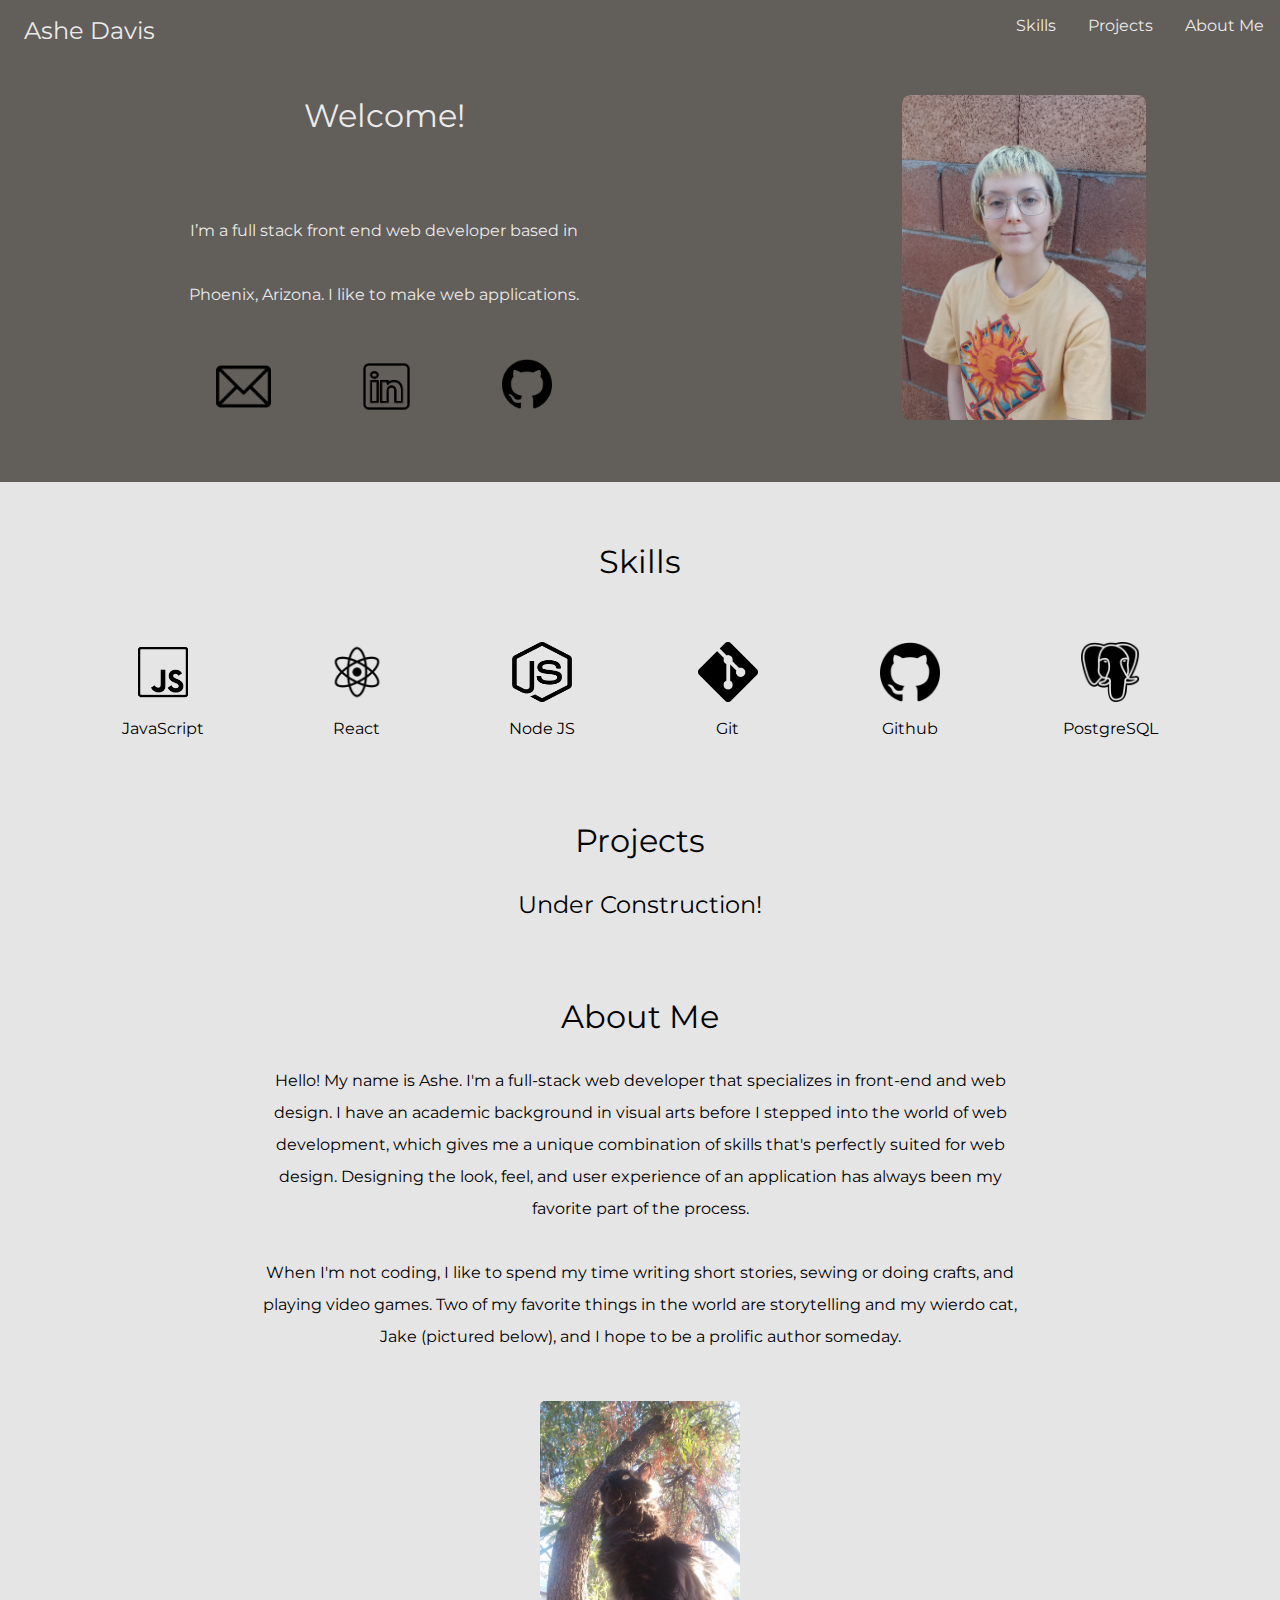
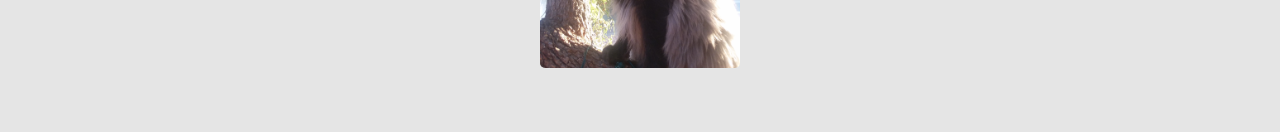
==== commit 5aa4d205: "changed picture and added nav bar functionality" ====
--- a/index.html
+++ b/index.html
@@ -17,7 +17,7 @@
             <div class="quick-links">
                 <a href="#skills">Skills</a>
                 <a href= "#projects">Projects</a>
-                <a href= "#about">About Me</a>
+                <a href= "#about-me">About Me</a>
             </div>
         </div>
         <div class="welcome">
@@ -43,14 +43,13 @@
                 </div>
             </div>
             <div class="picture">
-                <img id="me" src="img/20210520_171235 (2).jpg" alt="photo of Ashe">
+                <img id="me" src="img//20210915_153440.jpg" alt="photo of Ashe">
             </div>
         </div>       
     </div>
 
-    </div>
-    <div class = "skills">
-        <h1>Skills</h1>
+    <div class="skills">
+        <h1 id="skills">Skills</h1>
         <div class="skill-list">
             <div class = "js">
                 <img id = "js-img" src="img/javascript--v2.png" alt="js">
@@ -78,11 +77,11 @@
             </div>
         </div>
     </div>
-    <div class="projects">
+    <div class="projects" id="projects">
         <h1>Projects</h1>
         <h2>Under Construction!</h2>
     </div>
-    <div class="about-me">
+    <div class="about-me" id="about-me">
         <h1>About Me</h1>
         <p>
             Hello! My name is Ashe. I'm a full-stack web developer that specializes in front-end and web design. I have an academic background in visual arts before I stepped into the world of web development, which gives me a unique combination of skills that's perfectly suited for web design. Designing the look, feel, and user experience of an application has always been my favorite part of the process.
--- a/style.css
+++ b/style.css
@@ -5,6 +5,7 @@
     outline: 0;
     vertical-align: baseline;
     background: transparent;
+    scroll-behavior: smooth;
 }
 
 body{
@@ -22,6 +23,13 @@
     font-weight: 400;
 }
 
+:target:before {
+    content: "";
+    display: block;
+    height: 80px;
+    margin: -80px 0 0;
+}
+
 .header{
     background-color: #625E59;
     width: auto;
@@ -30,10 +38,18 @@
 }
 
 .nav-bar{
+    background-color: #625E59;
     display: flex;
     flex-direction: row;
     justify-content: space-between;
-    padding: 2em 2em 2em 2em;
+    padding: 1em 4em 1em 0;
+    position: fixed;
+    top: 0;
+    width: 100%;
+}
+
+.nav-bar > h2{
+    margin-left: 1em;
 }
 
 .quick-links{
@@ -47,6 +63,7 @@
 }
 
 .welcome{
+    margin-top: 2em;
     display: flex;
     flex-direction: row;
 }
@@ -99,6 +116,13 @@
     margin: auto;
 }
 
+.skills:before {
+    content: "";
+    display: block;
+    height: 100px;
+    margin: -100px 0 0;
+}
+
 .skills{
     text-align: center;
     margin: 4em auto;
@@ -134,7 +158,7 @@
 }
 
 .about-me > h1{
-    margin-bottom: 2em;
+    margin-bottom: 1em;
 }
 
 .about-me > img{
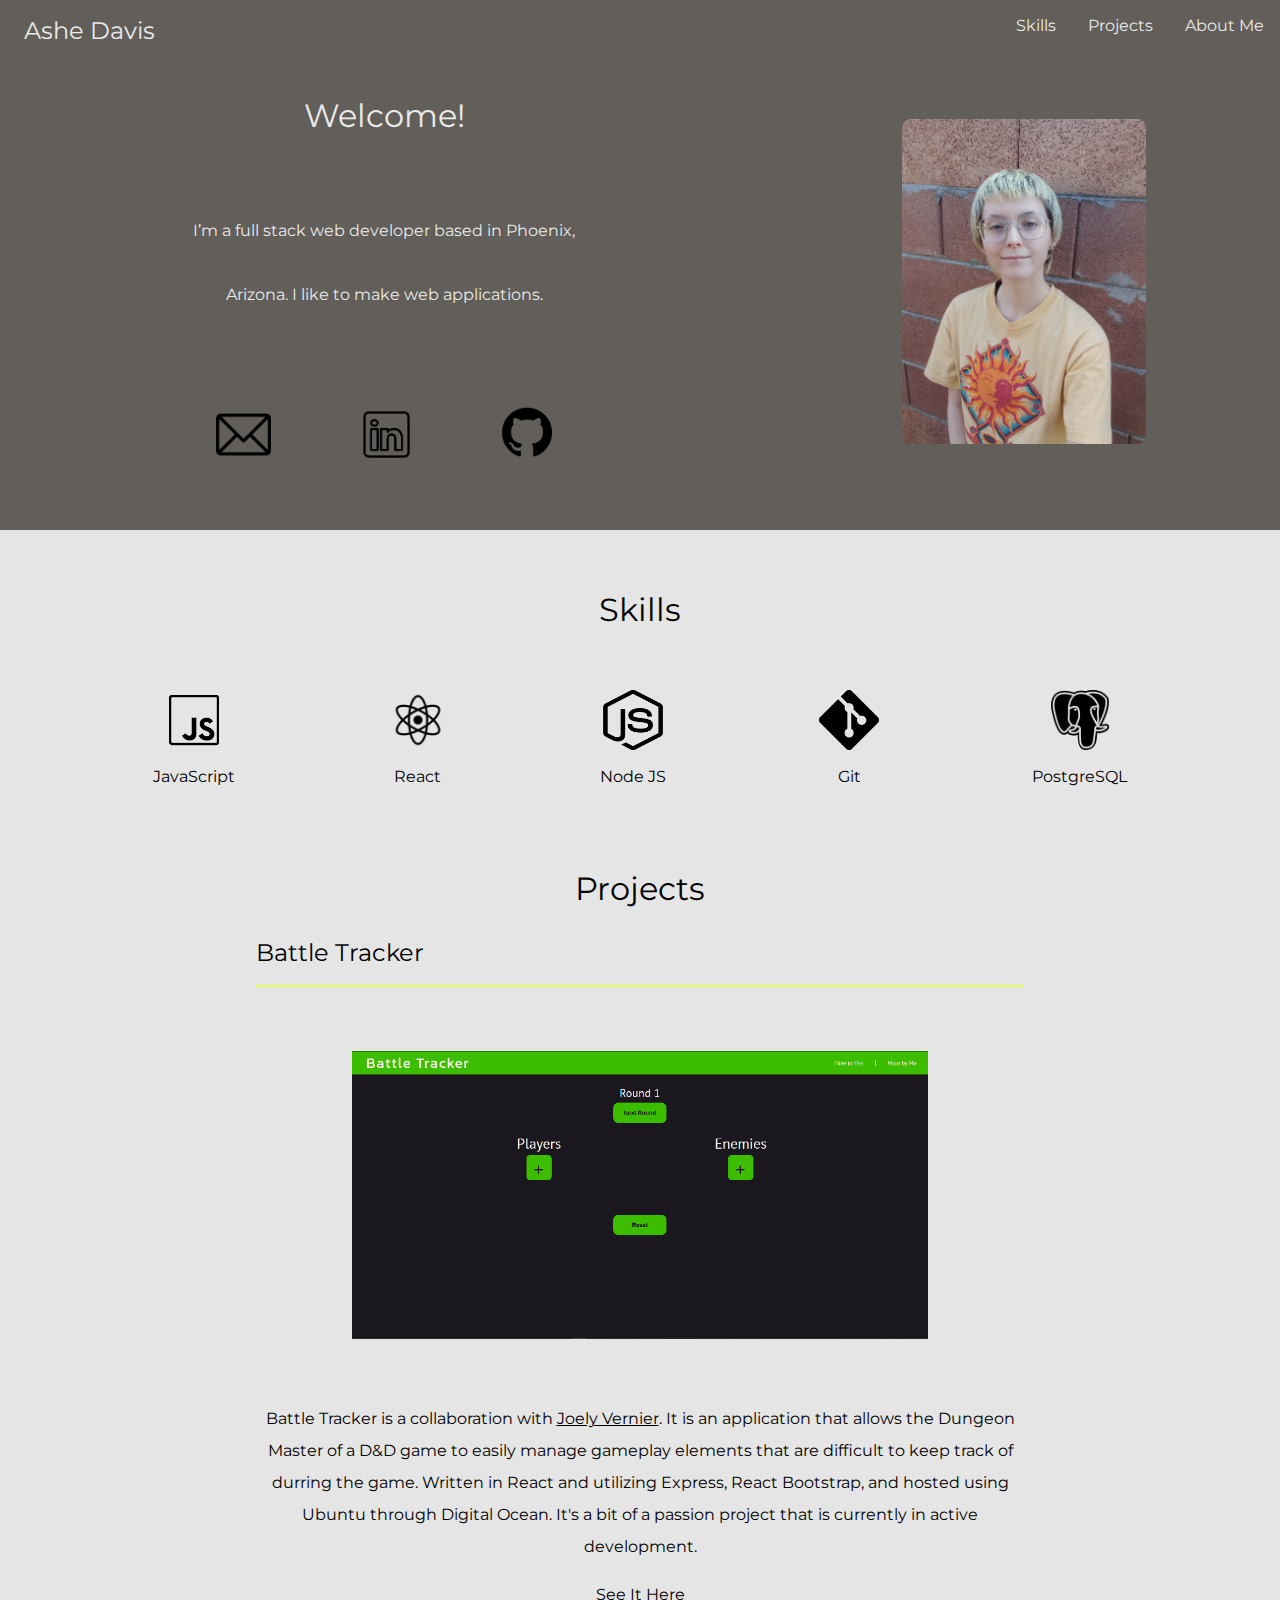
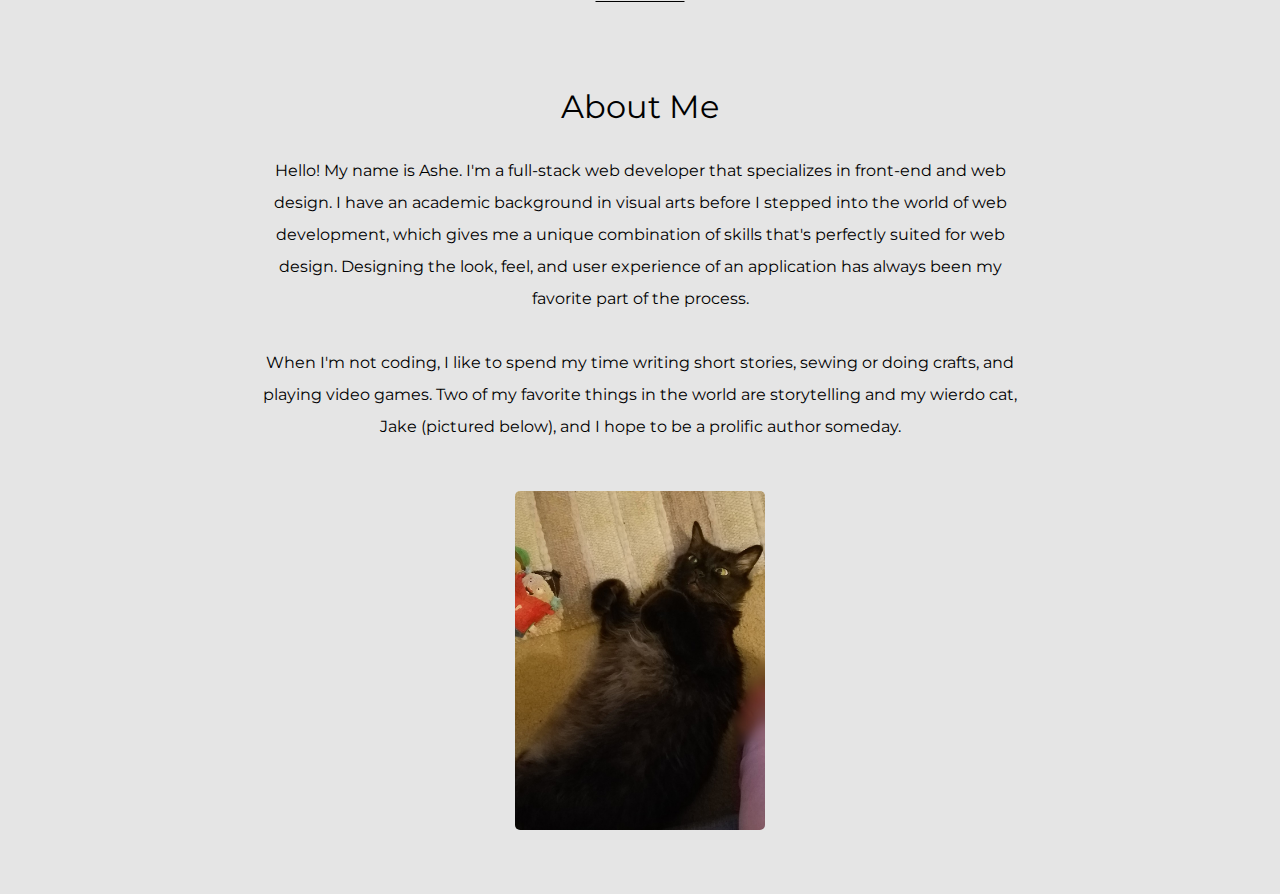
==== commit 83695d7f: "added battle tracker" ====
--- a/index.html
+++ b/index.html
@@ -23,7 +23,7 @@
         <div class="welcome">
             <div class="info">
                 <h1>Welcome!</h1>
-                <p>I’m a full stack front end web developer based in Phoenix, Arizona. I like to make web applications.</p>
+                <p>I’m a full stack web developer based in Phoenix, Arizona. I like to make web applications.</p>
                 <div class = "contact">
                     <div>
                         <a id="email" href="mailto:sadavis0010@gmail.com?subject = Feedback&body = Message" target='_blank'>
@@ -67,10 +67,10 @@
                 <img src="img/Git-Icon-Black.png" alt="git">
                 <p>Git</p>
             </div>
-            <div class = "github">
+            <!-- <div class = "github">
                 <img src= "img/25231.png" alt="github">
                 <p>Github</p>
-            </div>
+            </div> -->
             <div class = "sql">
                 <img src= "img/5163614.png" alt="postgreSQL">
                 <p>PostgreSQL</p>
@@ -79,7 +79,16 @@
     </div>
     <div class="projects" id="projects">
         <h1>Projects</h1>
-        <h2>Under Construction!</h2>
+        <div class="battle-tracker">
+            <h2>Battle Tracker</h2>
+            <img src="img/Capture.PNG" alt="Battle Tracker home page">
+            <p>
+                <span>
+                    Battle Tracker is a collaboration with <a href="https://github.com/jorovernier">Joely Vernier</a>. It is an application that allows the Dungeon Master of a D&D game to easily manage gameplay elements that are difficult to keep track of durring the game. Written in React and utilizing Express, React Bootstrap, and hosted using Ubuntu through Digital Ocean. It's a bit of a passion project that is currently in active development.
+                </span>
+            </p>
+            <a href="https://www.battletracker.co" target="_blank"> See It Here</a>
+        </div>
     </div>
     <div class="about-me" id="about-me">
         <h1>About Me</h1>
@@ -88,7 +97,7 @@
         <br><br>
             When I'm not coding, I like to spend my time writing short stories, sewing or doing crafts, and playing video games. Two of my favorite things in the world are storytelling and my wierdo cat, Jake (pictured below), and I hope to be a prolific author someday.
         </p>
-        <img id="jake" src="img/jake.jpg" alt="jake">
+        <img id="jake" src="img/Image_242561.jpg" alt="jake">
     </div>
 </body>
 </html>--- a/style.css
+++ b/style.css
@@ -17,7 +17,7 @@
     text-decoration: inherit;
 }
 
-p, h4, h3, h2, h1, a{
+p, h4, h3, h2, h1, a, span{
     text-decoration: none;
     font-family: 'Montserrat', sans-serif;
     font-weight: 400;
@@ -59,7 +59,27 @@
 }
 
 .quick-links > a{
-    margin: 0 1em 0 1em
+    margin: 0 1em 0 1em;
+    display: inline-block;
+    position: relative;
+}
+
+.quick-links > a:after{
+    content: '';
+    position: absolute;
+    width: 100%;
+    transform: scaleX(0);
+    height: 2px;
+    bottom: 0;
+    left: 0;
+    background-color: #DCFF52;
+    transform-origin: bottom right;
+    transition: transform 0.25s ease-out;
+}
+
+.quick-links > a:hover:after{
+    transform: scaleX(1);
+    transform-origin: bottom left;
 }
 
 .welcome{
@@ -84,13 +104,38 @@
 .info > p {
     line-height: 4em;
     width: 80%;
-    margin:auto
+    margin:auto;
+    margin-bottom: 3em;
 }
 
 .contact{
     display: flex;
     justify-content: space-evenly;
     margin-top: 2em;
+}
+
+.contact > div > a{
+    display: inline-block;
+    position: relative;
+    /* background-color: #DCFF52; */
+}
+
+.contact > div > a:after{
+    content: '';
+    position: absolute;
+    width: 100%;
+    transform: scaleX(0);
+    height: 2px;
+    bottom: 0;
+    left: 0;
+    background-color: #DCFF52;
+    transform-origin: bottom right;
+    transition: transform 0.25s ease-out;
+}
+
+.contact > div > a:hover:after{
+    transform: scaleX(1);
+    transform-origin: bottom left;
 }
 
 #email-pic, #linkedin-pic{
@@ -143,26 +188,57 @@
 
 .projects{
     text-align: center;
-    margin: 4em auto;
+    margin: auto;
+    margin-top: 4em;
     line-height: 4em;
 }
 
-.about-me{
-    display: flex;
-    justify-content: center;
-    flex-direction: column;
+.projects > div > h2{
+    text-align: left;
+    width: 60%;
+    margin: auto auto 1em auto;
+    border-bottom: #DCFF52 2px solid;
+}
+
+.projects > div > p, .projects > div > span, .projects > div > a {
     margin: auto;
     text-align: center;
     width: 60%;
     line-height: 2em;
 }
 
+.projects > div > a {
+    text-decoration: underline;
+}
+
+.projects > div > p> span > a {
+    text-decoration: underline;
+}
+
+.projects > div > img {
+    width: 45%;
+    display: flex;
+    margin: 4em auto;
+    justify-content: center;
+    
+}
+
+.about-me{
+    display: flex;
+    justify-content: center;
+    flex-direction: column;
+    margin: 4em auto auto auto;
+    text-align: center;
+    width: 60%;
+    line-height: 2em;
+}
+
 .about-me > h1{
     margin-bottom: 1em;
 }
 
 .about-me > img{
-    width: 200px;
+    width: 250px;
     border-radius: 5px;
     margin: 3em auto 4em auto;
 }